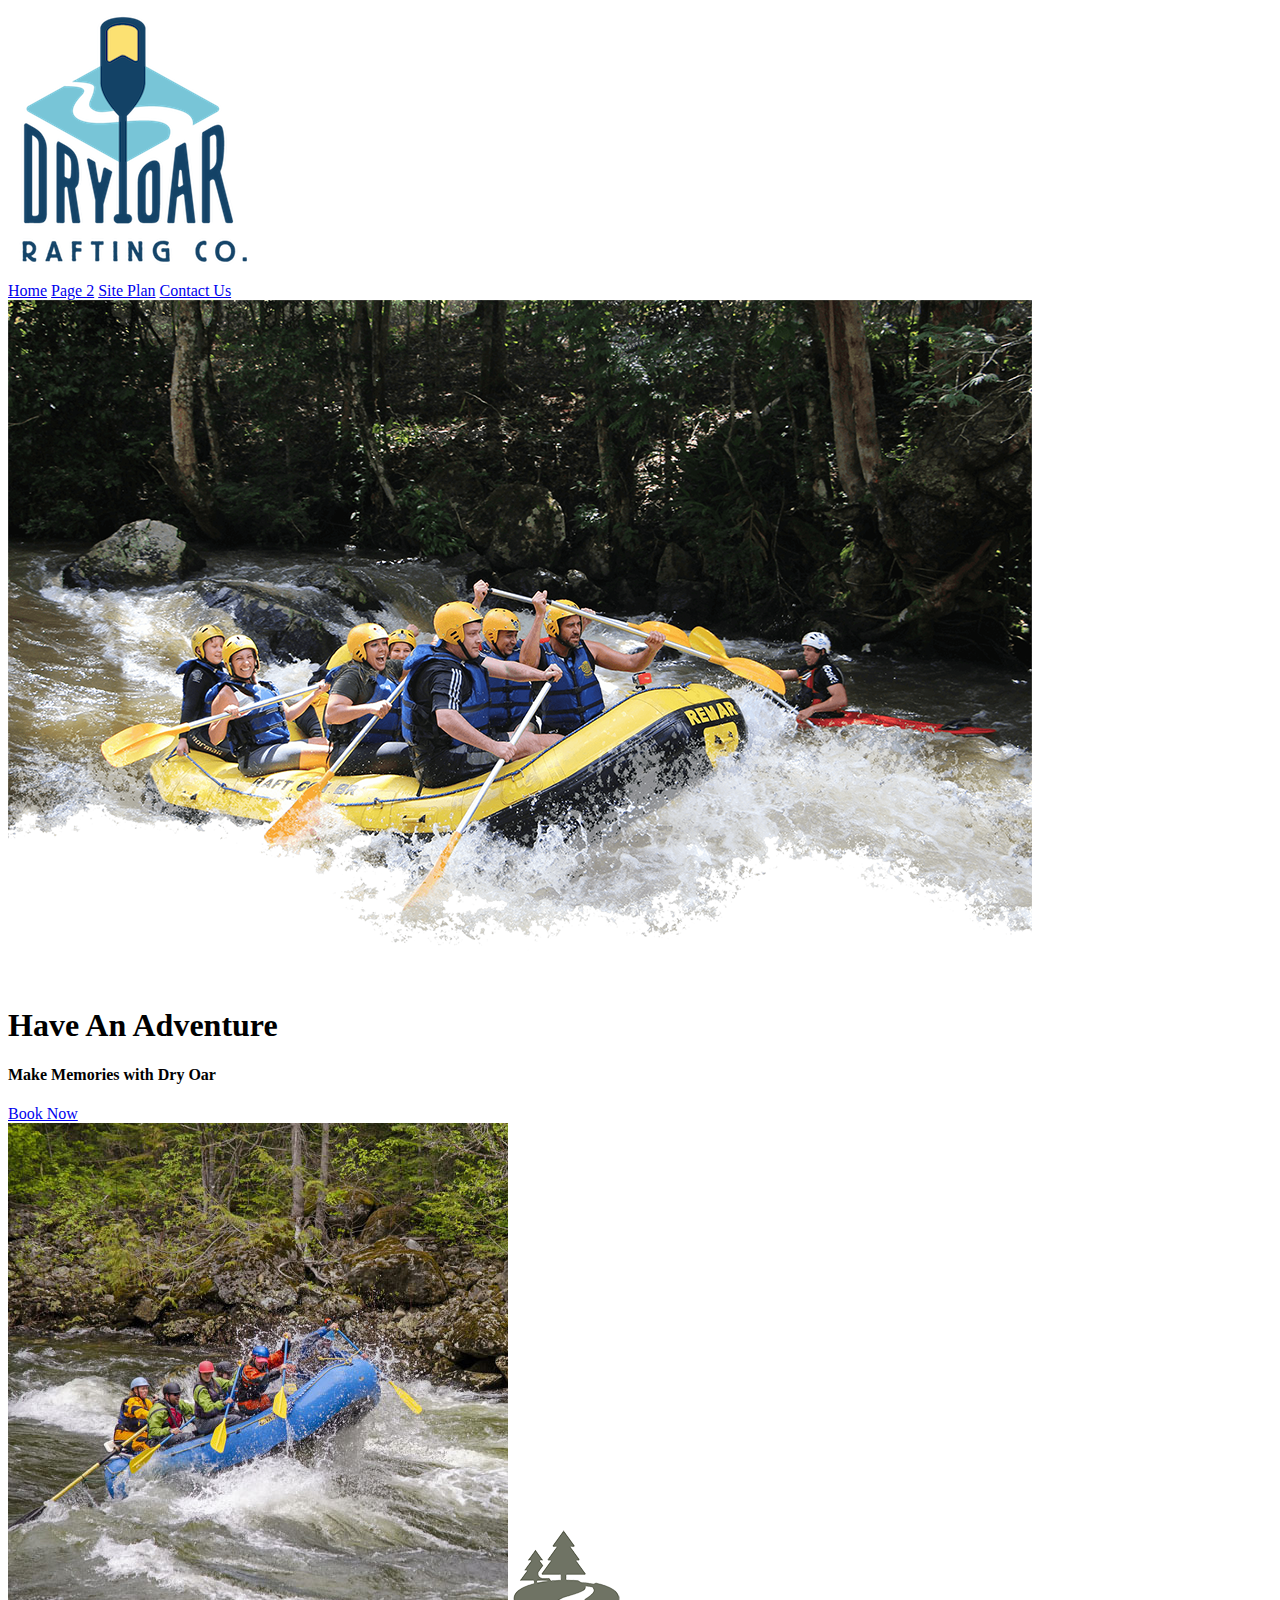
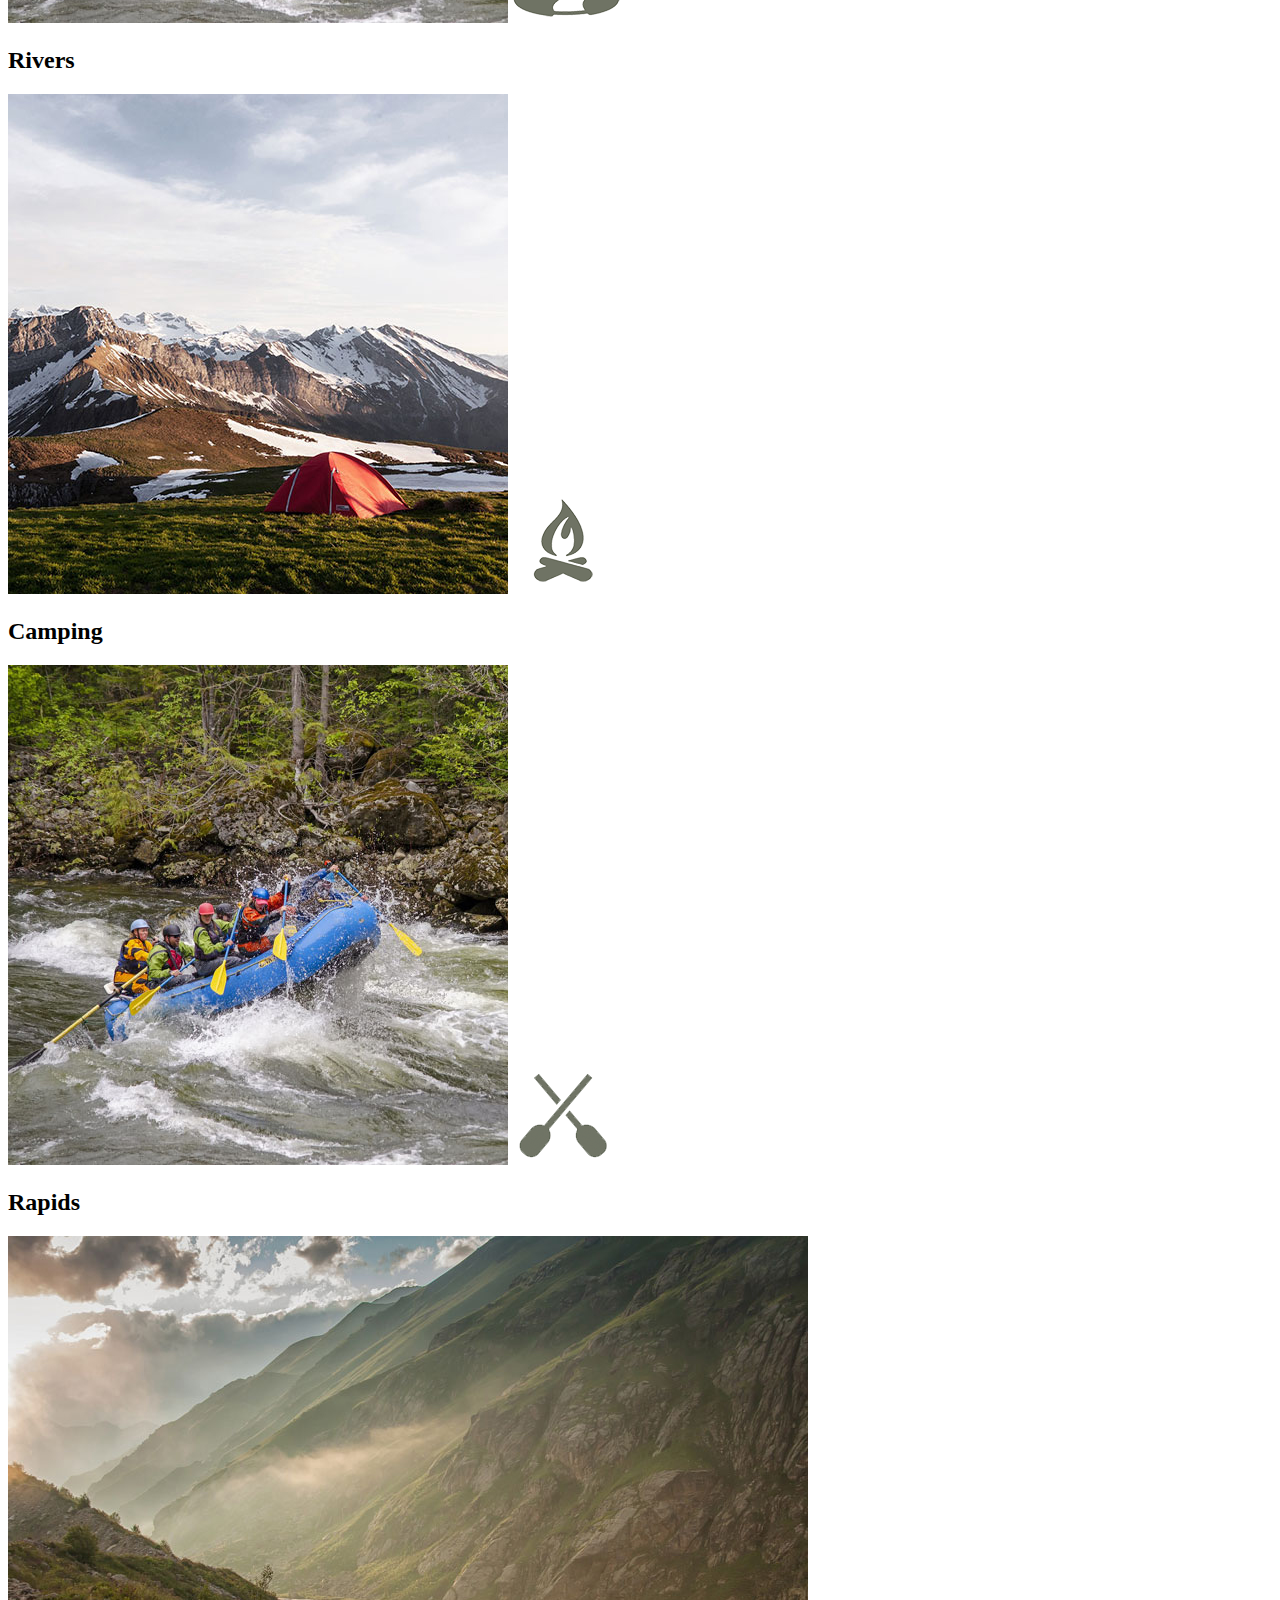
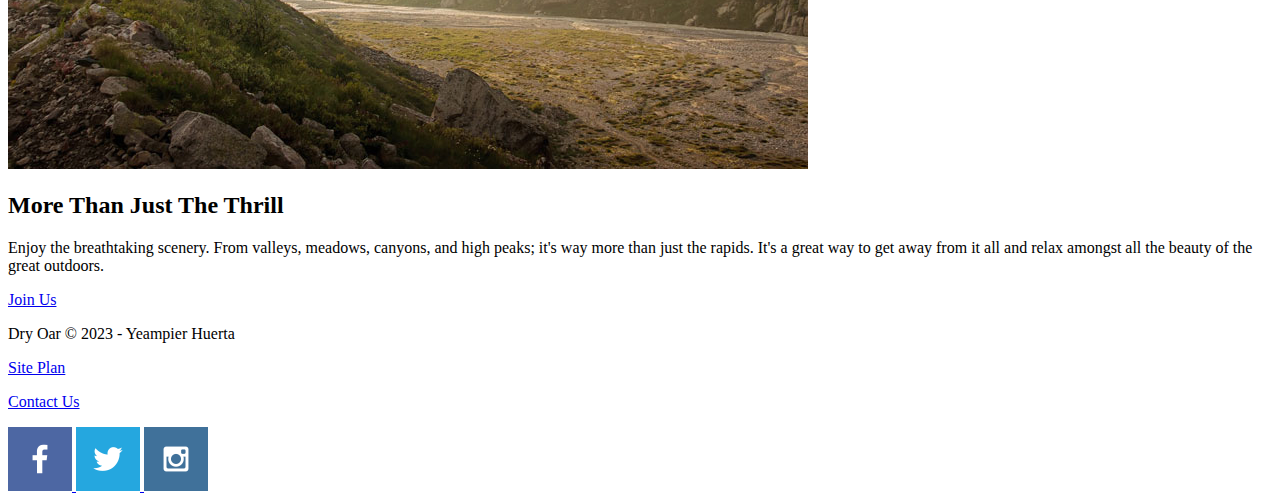
==== wwr/index.html @ 6812d15f "Tercera semana" ====
<!DOCTYPE html>
<html lang="en">
  <head>
    <meta charset="UTF-8" />
    <meta http-equiv="X-UA-Compatible" content="IE=edge" />
    <meta name="viewport" content="width=device-width, initial-scale=1.0" />
    <title>Whitewater Rafting Vacations | Dry Oar Boating | Home</title>
  </head>
  <body>
    <header>
      <a id="logo_link" href="index.html">
        <img class="logo" src="./imagenes/dryoarlogo3.png" alt="Dry Oar Logo" />
      </a>
      <nav>
        <a href="index.html">Home</a>
        <a href="#">Page 2</a>
        <a href="site-plan-rafting.html">Site Plan</a>
        <a href="contactus.html">Contact Us</a>
      </nav>
    </header>
    <div id="hero">
      <div id="hero-box">
        <img
          id="hero-img"
          src="imagenes/hero.png"
          alt="People enjoying white water rafting"
        />
      </div>
      <section id="hero-msg">
        <h1 class="home-title">Have An Adventure</h1>
        <h4>Make Memories with Dry Oar</h4>
        <div class="button-box">
          <a class="book" href="contactus.html">Book Now</a>
        </div>
      </section>
    </div>
    <main class="home-grid">
      <section class="rivers-card">
        <img class="card-img" src="imagenes/rapids.jpg" alt="river in forest" />
        <img class="icon" src="imagenes/river_icon.png" alt="river icon" />
        <h2>Rivers</h2>
      </section>
      <section class="camping-card">
        <img
          class="card-img"
          src="imagenes/camping.jpg"
          alt="tent in mountains"
        />
        <img class="icon" src="imagenes/fire_icon.png" alt="fire icon" />
        <h2>Camping</h2>
      </section>
      <section class="rapids-card">
        <img class="card-img" src="imagenes/rapids.jpg" alt="rafting boat" />
        <img class="icon" src="imagenes/oars.png" alt="oars icon" />
        <h2>Rapids</h2>
      </section>
      <img
        class="mountains"
        src="imagenes/mountains.jpg"
        alt="Misty mountains"
      />
      <section class="msg">
        <h2>More Than Just The Thrill</h2>
        <p>
          Enjoy the breathtaking scenery. From valleys, meadows, canyons, and
          high peaks; it's way more than just the rapids. It's a great way to
          get away from it all and relax amongst all the beauty of the great
          outdoors.
        </p>
        <a class="join" href="rivers.html">Join Us</a>
      </section>
    </main>
    <footer>
      <p>Dry Oar &copy; 2023 - Yeampier Huerta</p>
      <p><a href="site-plan-rafting.html">Site Plan</a></p>
      <p><a href="contactus.html">Contact Us</a></p>
      <div class="social">
        <a href="https://facebook.com">
          <img src="imagenes/facebook.png" alt="fb icon" />
        </a>
        <a href="https://twitter.com">
          <img src="imagenes/twitter.png" alt="twitter icon" />
        </a>
        <a href="https://instagram.com">
          <img src="imagenes/instagram.png" alt="instagram icon" />
        </a>
      </div>
    </footer>
  </body>
</html>
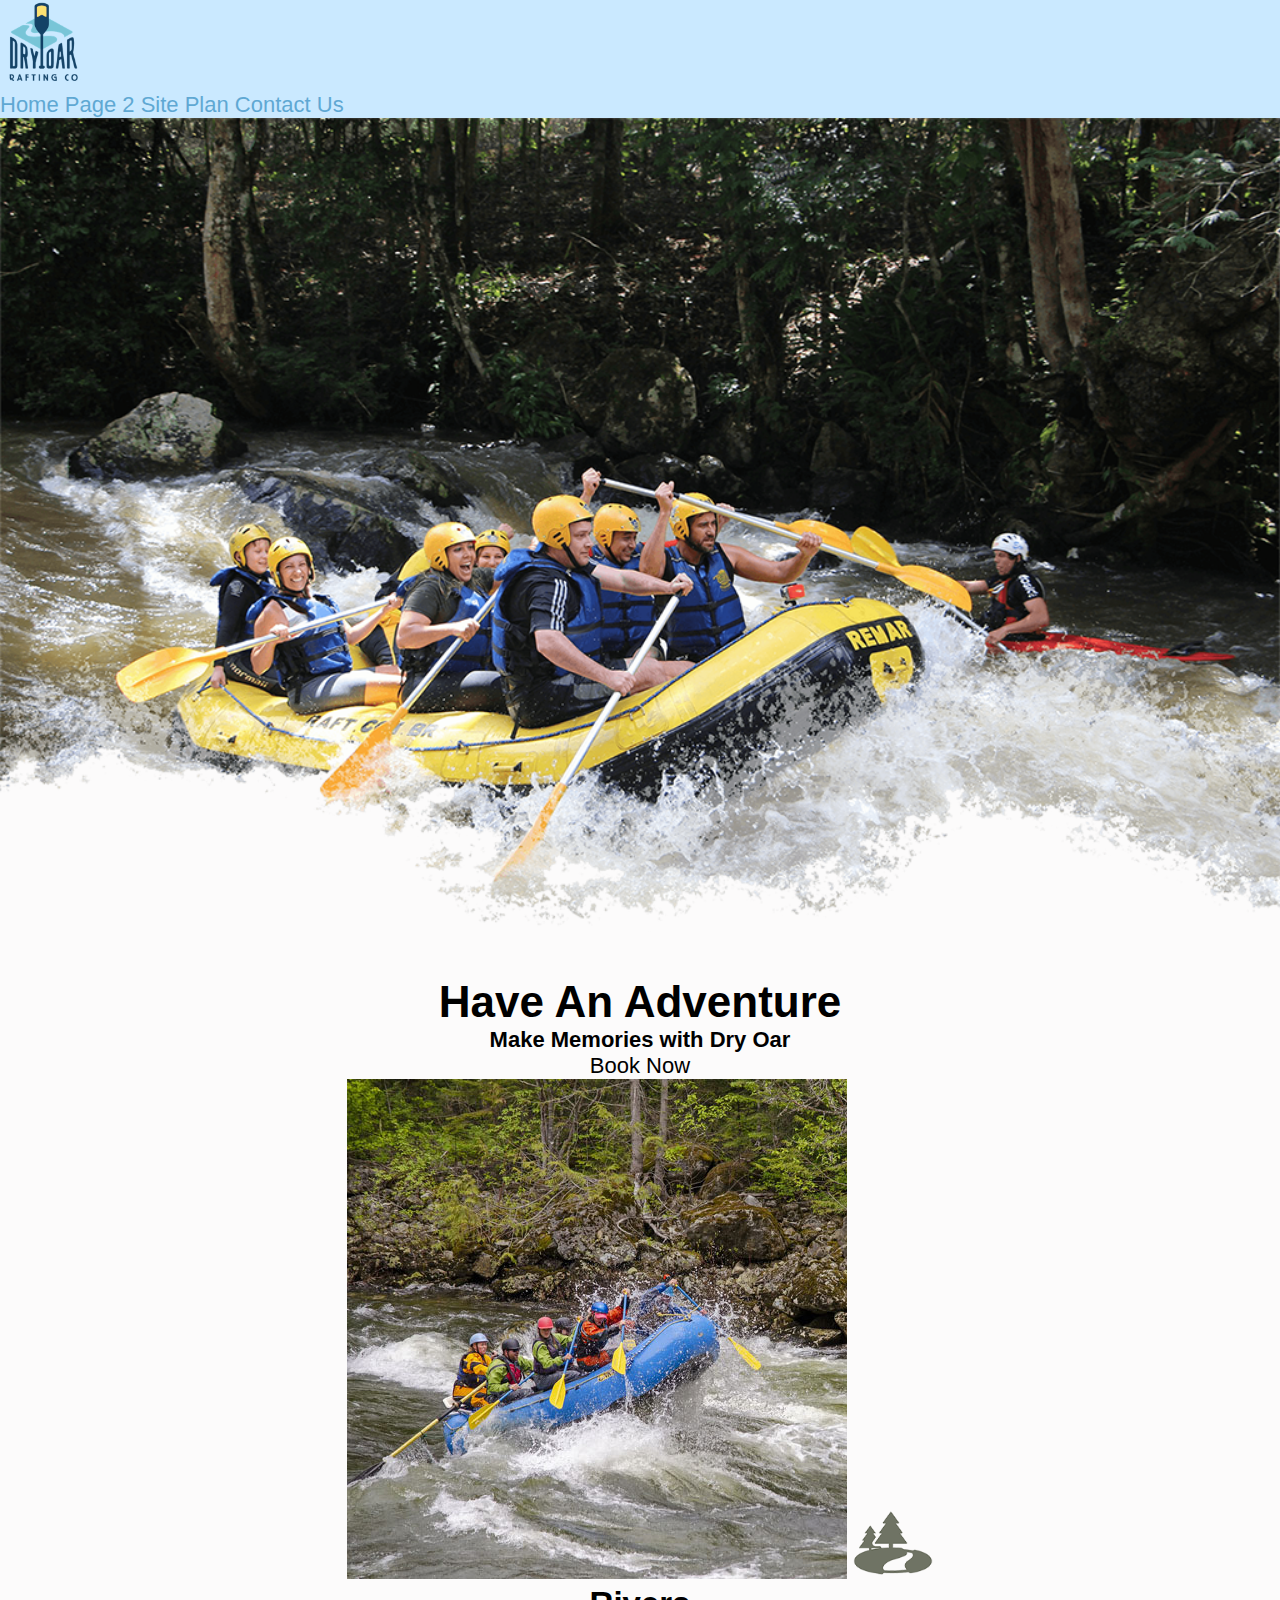
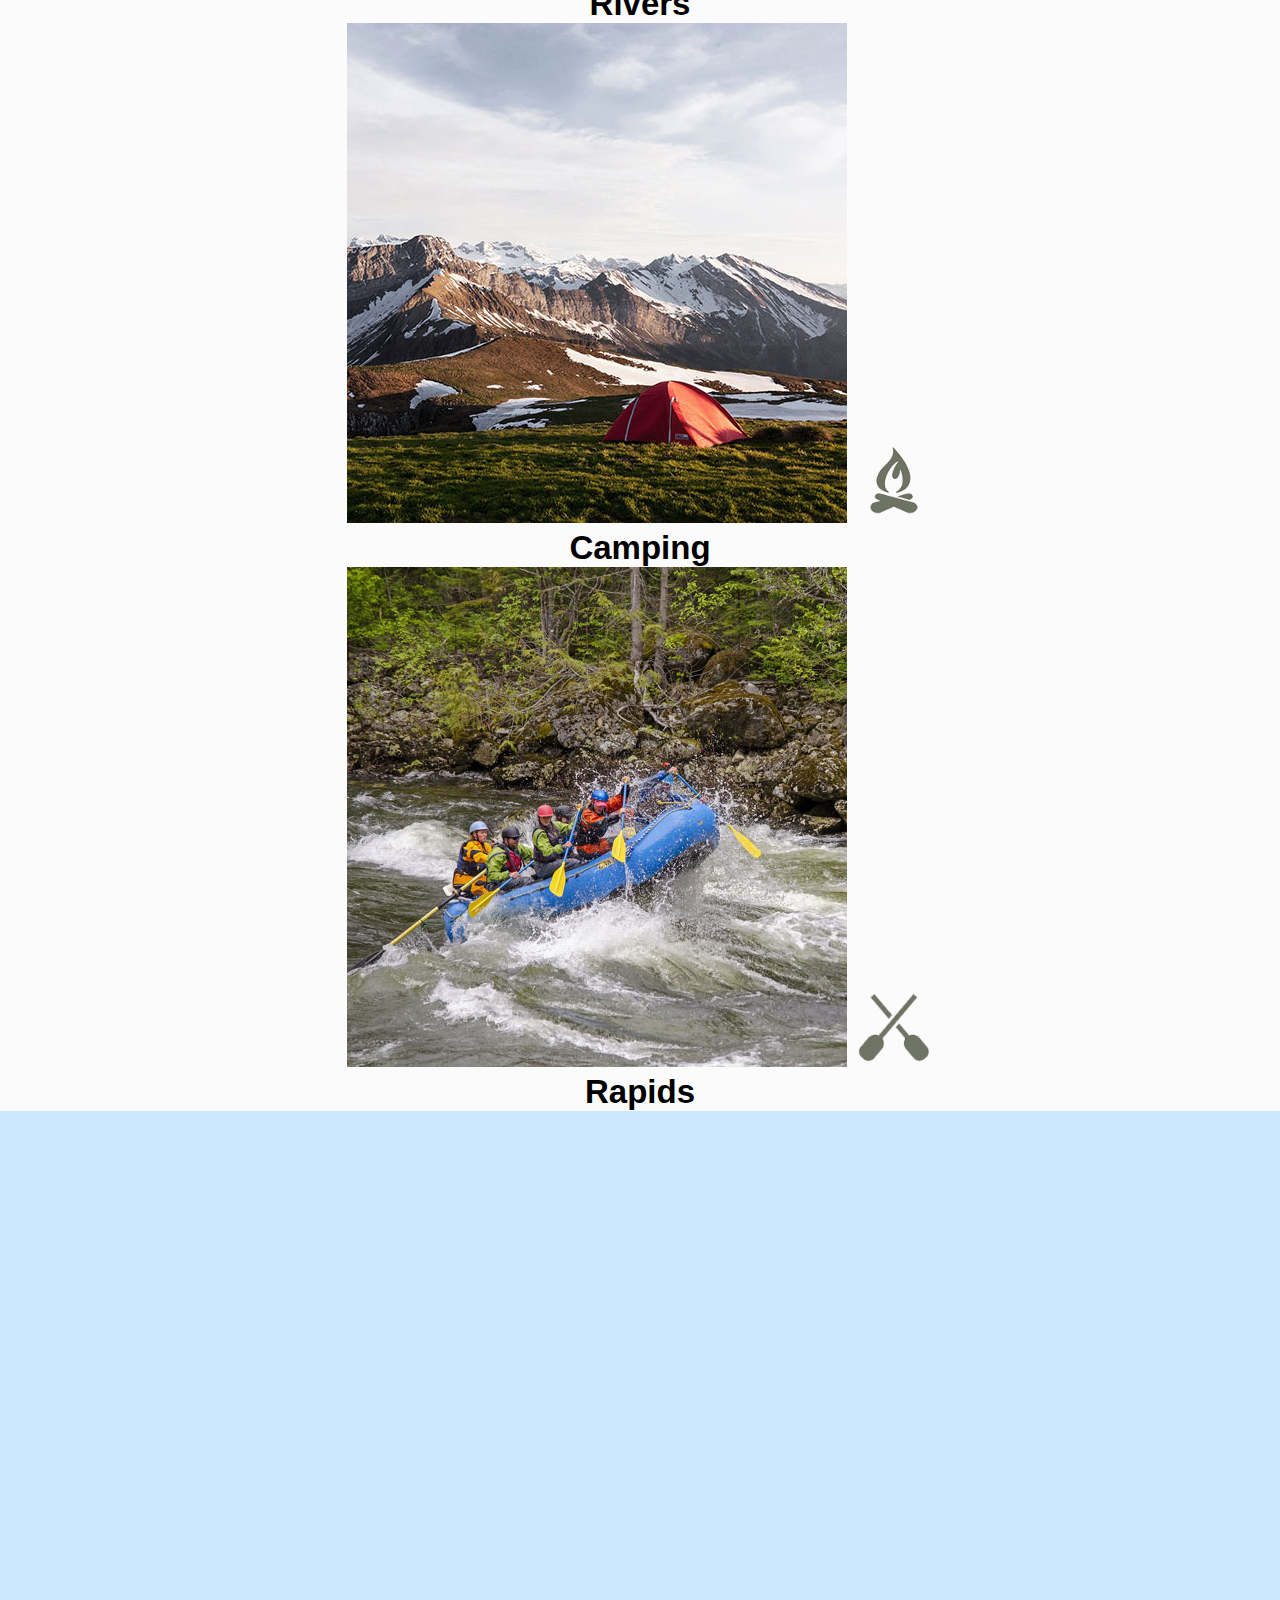
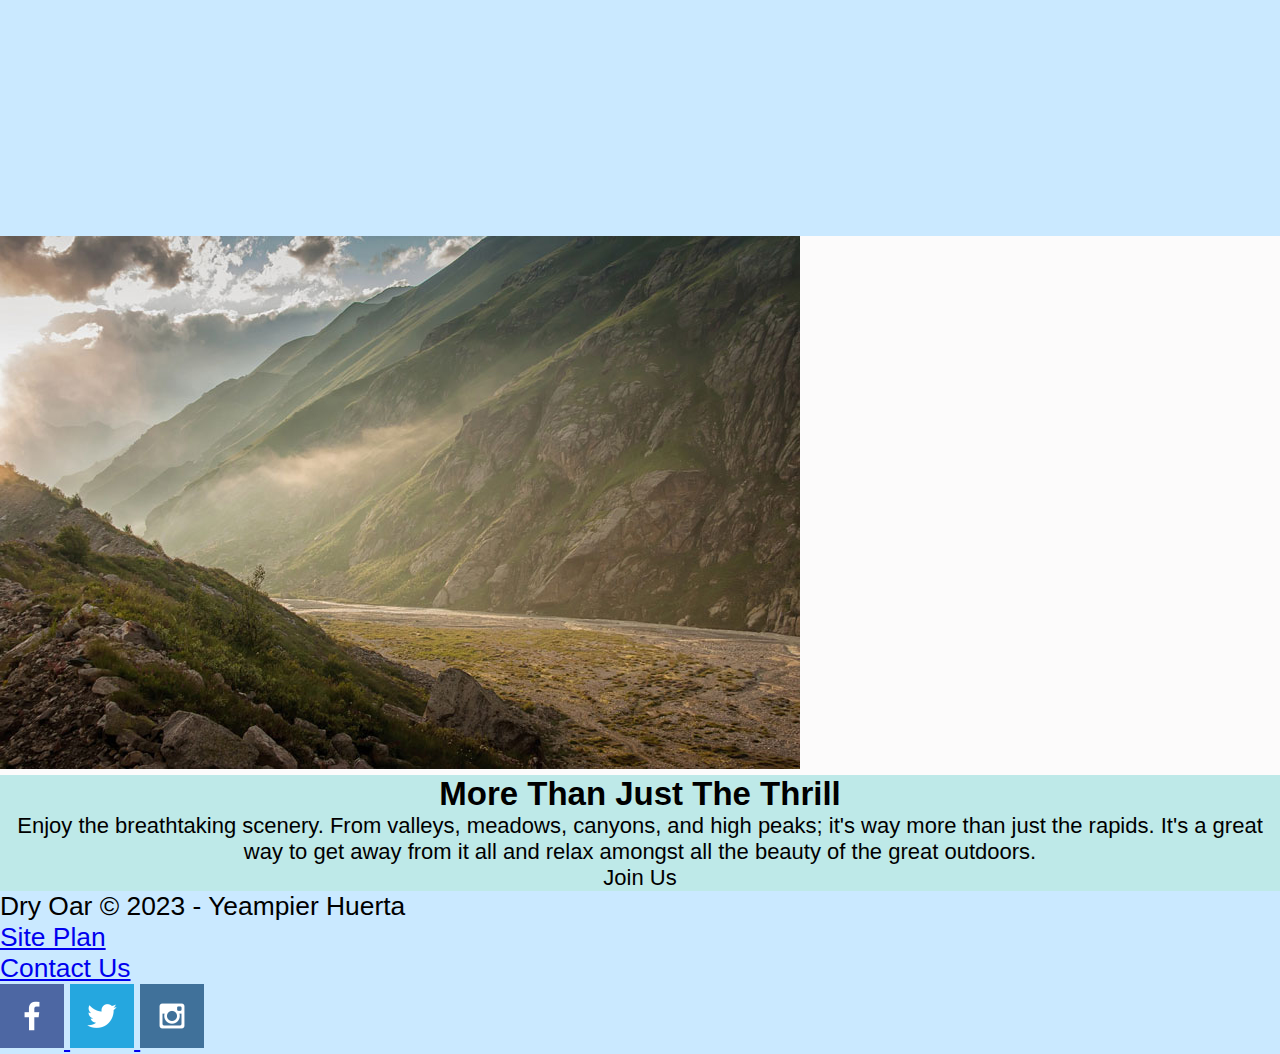
==== commit 7145007f: "semana cuarta" ====
--- a/wwr/index.html
+++ b/wwr/index.html
@@ -5,8 +5,10 @@
     <meta http-equiv="X-UA-Compatible" content="IE=edge" />
     <meta name="viewport" content="width=device-width, initial-scale=1.0" />
     <title>Whitewater Rafting Vacations | Dry Oar Boating | Home</title>
+    <link rel="stylesheet" href="styles/style.css">
   </head>
   <body>
+    <div id="content">
     <header>
       <a id="logo_link" href="index.html">
         <img class="logo" src="./imagenes/dryoarlogo3.png" alt="Dry Oar Logo" />
@@ -18,6 +20,7 @@
         <a href="contactus.html">Contact Us</a>
       </nav>
     </header>
+    </div>
     <div id="hero">
       <div id="hero-box">
         <img
@@ -54,6 +57,7 @@
         <img class="icon" src="imagenes/oars.png" alt="oars icon" />
         <h2>Rapids</h2>
       </section>
+      <div id="background"></div>
       <img
         class="mountains"
         src="imagenes/mountains.jpg"
@@ -75,16 +79,17 @@
       <p><a href="site-plan-rafting.html">Site Plan</a></p>
       <p><a href="contactus.html">Contact Us</a></p>
       <div class="social">
-        <a href="https://facebook.com">
+        <a href="https://facebook.com" target="_blank">
           <img src="imagenes/facebook.png" alt="fb icon" />
         </a>
-        <a href="https://twitter.com">
+        <a href="https://twitter.com" target="_blank">
           <img src="imagenes/twitter.png" alt="twitter icon" />
         </a>
-        <a href="https://instagram.com">
+        <a href="https://instagram.com" target="_blank">
           <img src="imagenes/instagram.png" alt="instagram icon" />
         </a>
       </div>
     </footer>
+</div>
   </body>
 </html>
--- a/wwr/styles/style.css
+++ b/wwr/styles/style.css
@@ -0,0 +1,94 @@
+* {
+  margin: 0;
+  padding: 0;
+  max-width: 100%;
+}
+
+#content {
+  width: 100%;
+}
+body {
+  background-color: #f1faee;
+  font-family: Raleway, Arial, sans-serif;
+  font-size: 22px;
+  margin: 0;
+  padding: 0;
+}
+
+nav a {
+  text-align: center;
+  color: #5fa8d3;
+  text-decoration: none;
+}
+#hero-img {
+  width: 100%;
+}
+#hero-box {
+  width: 100%;
+}
+#hero-msg h1,
+#hero-msg h4 {
+  text-align: center;
+}
+.button-box {
+  text-align: center;
+}
+main section {
+  text-align: center;
+}
+
+#background {
+  height: 725px;
+  background-color: #cae9ff;
+}
+
+body {
+  background-color: #fcfbfb;
+}
+header {
+  background-color: #cae9ff;
+}
+nav a:hover {
+  background-color: #5fa8d3;
+  color: #d9c2a3;
+}
+.logo {
+  width: 80px;
+  border-radius: 20px;
+  margin-left: 5px;
+}
+
+.book {
+  text-align: center;
+  color: black;
+  text-decoration: none;
+}
+.join {
+  text-align: center;
+  color: black;
+  text-decoration: none;
+}
+.book:hover {
+  color: aqua;
+}
+
+.join:hover {
+  color: #5fa8d3;
+}
+
+.msg {
+  background-color: #bee9e8;
+}
+footer {
+  background-color: #cae9ff;
+}
+footer p {
+  font-size: 1.2em;
+}
+footer p a:hover {
+  text-decoration: underline;
+}
+
+.icon {
+  width: 80px;
+}
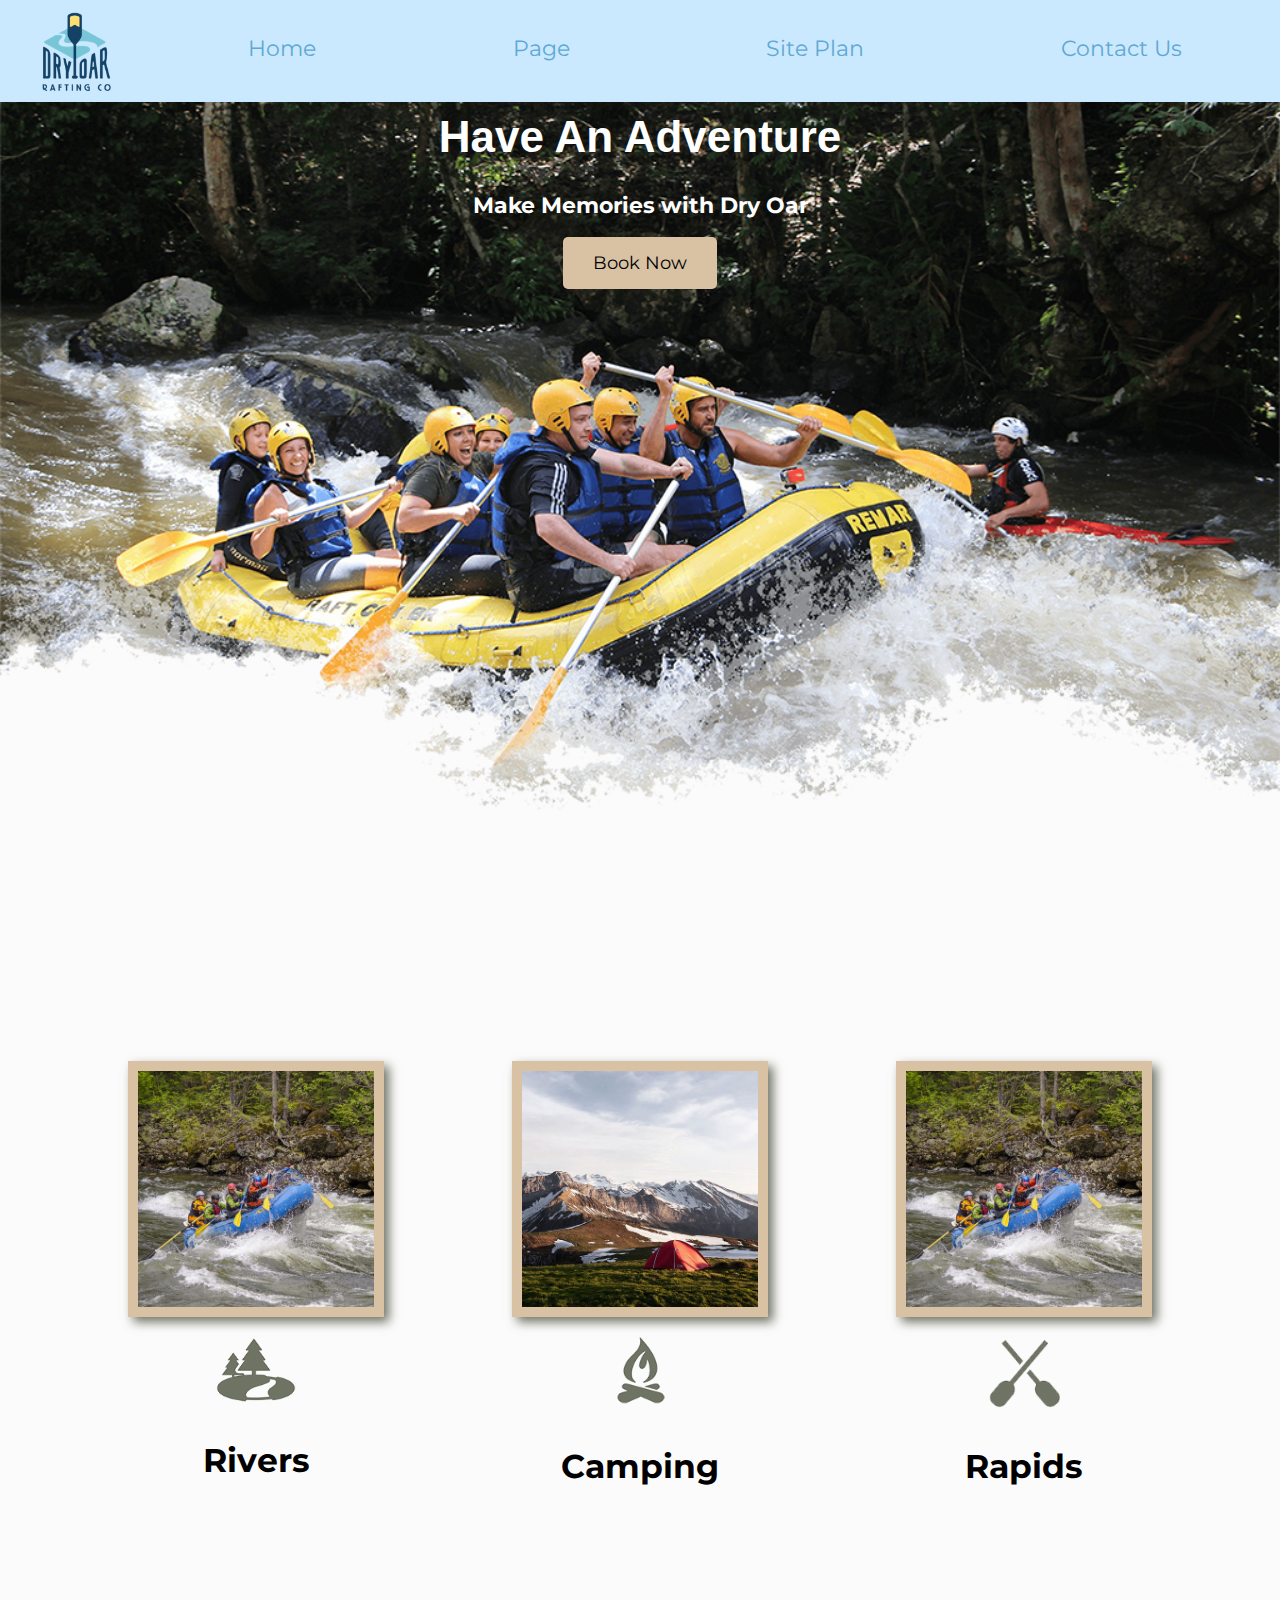
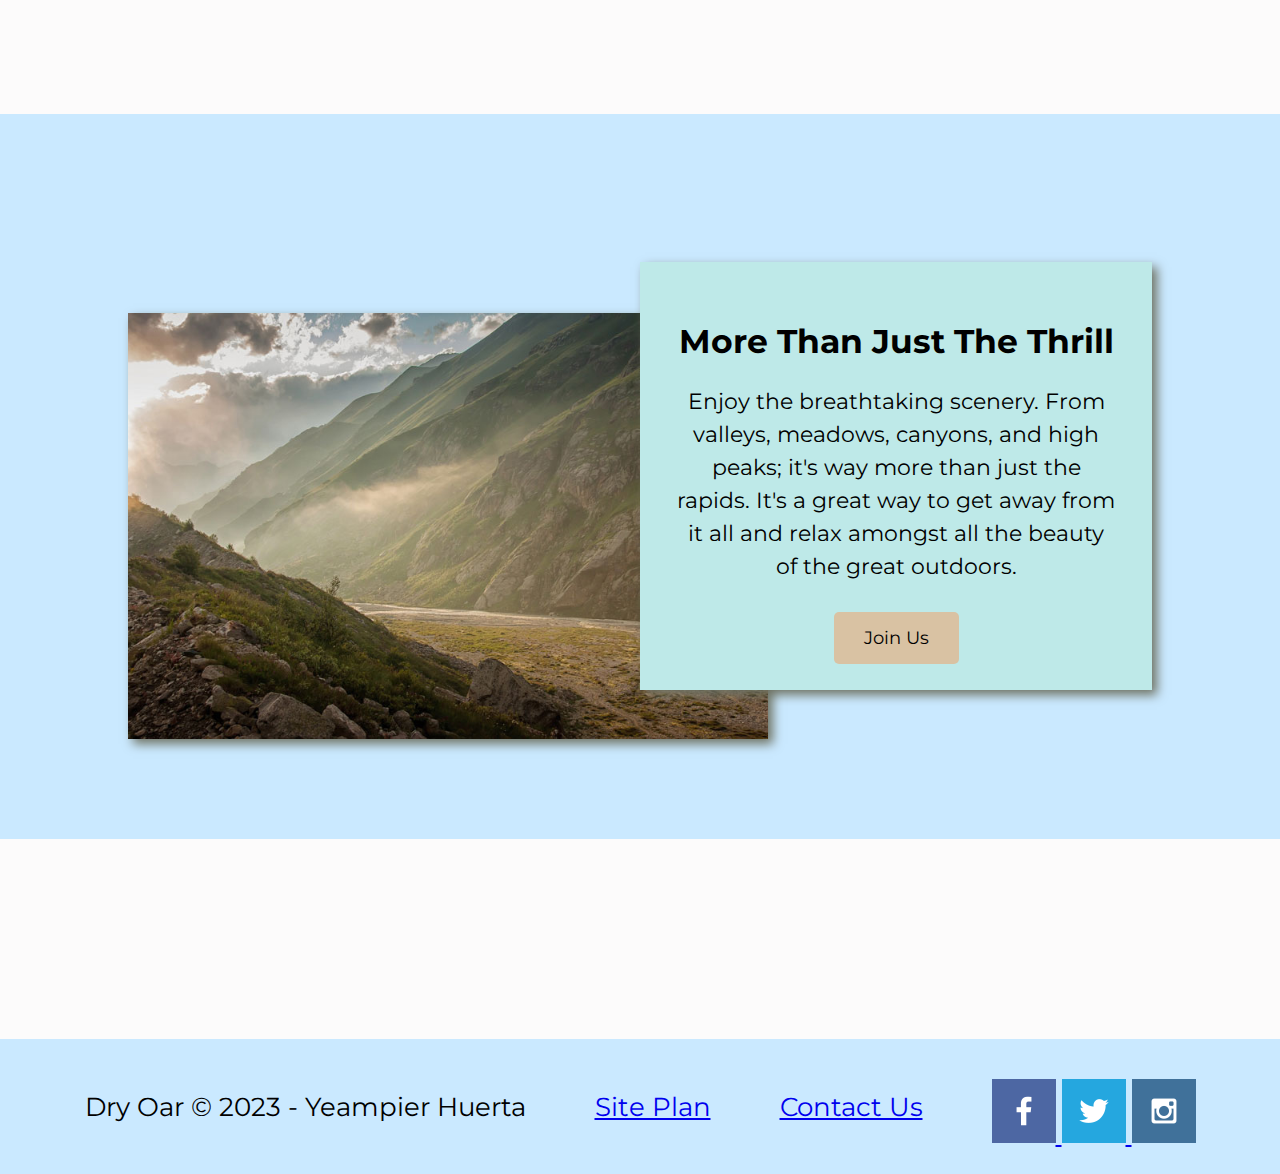
==== commit 767bb2bb: "Whitewater Rafting Vacations pages2" ====
--- a/wwr/index.html
+++ b/wwr/index.html
@@ -14,8 +14,8 @@
         <img class="logo" src="./imagenes/dryoarlogo3.png" alt="Dry Oar Logo" />
       </a>
       <nav>
-        <a href="index.html">Home</a>
-        <a href="#">Page 2</a>
+        <a href="./index.html">Home</a>
+        <a href="./page2.html">Page</a>
         <a href="site-plan-rafting.html">Site Plan</a>
         <a href="contactus.html">Contact Us</a>
       </nav>
--- a/wwr/styles/style.css
+++ b/wwr/styles/style.css
@@ -1,7 +1,8 @@
+@import url("https://fonts.googleapis.com/css2?family=Montserrat:ital,wght@0,500;0,700;1,200;1,300&display=swap");
+
 * {
-  margin: 0;
-  padding: 0;
   max-width: 100%;
+  font-family: "Montserrat", sans-serif;
 }
 
 #content {
@@ -9,7 +10,7 @@
 }
 body {
   background-color: #f1faee;
-  font-family: Raleway, Arial, sans-serif;
+  font-family: "Montserrat", sans-serif;
   font-size: 22px;
   margin: 0;
   padding: 0;
@@ -19,16 +20,60 @@
   text-align: center;
   color: #5fa8d3;
   text-decoration: none;
-}
+  padding: 35px;
+}
+.home-title {
+  font-family: "Rock Salt", "Bradley Hand", sans-serif;
+  font-size: 2em;
+  text-align: center;
+  margin-top: 10px;
+}
+#hero {
+  display: grid;
+  grid-template-columns: 1fr 3fr 1fr;
+  margin-top: -100px;
+}
+#hero-msg {
+  grid-column: 2/3;
+  grid-row: 1/2;
+  margin-top: 100px;
+}
+
 #hero-img {
   width: 100%;
 }
 #hero-box {
   width: 100%;
-}
-#hero-msg h1,
+  grid-column: 1/4;
+  grid-row: 1/3;
+  z-index: -1;
+}
+
+.msg {
+  background-color: #6f7364;
+  grid-column: 6 / 10;
+  grid-row: 6 /7;
+  line-height: 1.5em;
+  padding: 35px;
+  box-shadow: 5px 5px 10px #6f7364;
+}
+
+.msg p {
+  padding-bottom: 15px;
+}
+
+#hero-msg h2 {
+  font-family: "Montserrat", sans-serif;
+  margin: 0;
+}
+#hero-msg h1 {
+  text-align: center;
+  color: white;
+}
+
 #hero-msg h4 {
   text-align: center;
+  color: white;
 }
 .button-box {
   text-align: center;
@@ -38,6 +83,8 @@
 }
 
 #background {
+  grid-column: 1 / 11;
+  grid-row: 4 /9;
   height: 725px;
   background-color: #cae9ff;
 }
@@ -46,7 +93,13 @@
   background-color: #fcfbfb;
 }
 header {
+  display: grid;
+  grid-template-columns: 150px auto;
   background-color: #cae9ff;
+}
+nav {
+  display: flex;
+  justify-content: space-around;
 }
 nav a:hover {
   background-color: #5fa8d3;
@@ -56,21 +109,74 @@
   width: 80px;
   border-radius: 20px;
   margin-left: 5px;
-}
-
+  padding-top: 5px;
+}
+#logo_link {
+  padding-top: 5px;
+  justify-self: center;
+  align-self: center;
+}
+.home-grid {
+  display: grid;
+  grid-template-columns: 1fr 1fr 1fr 1fr 1fr 1fr 1fr 1fr 1fr 1fr;
+  grid-template-rows: 10fr;
+}
+
+main section img {
+  box-sizing: border-box;
+}
+.card-img {
+  width: 100%;
+  border: 10px solid #d9c2a3;
+  transition: transform 0.5s;
+  box-shadow: 5px 5px 10px #6f7364;
+}
+.card-img:hover {
+  opacity: 0.6;
+  transform: scale(1.1);
+}
 .book {
   text-align: center;
   color: black;
   text-decoration: none;
+  font-size: 18px;
+  padding: 15px 30px;
+  margin-top: 50px;
+  border-radius: 5px;
+  background-color: #d9c2a3;
 }
 .join {
   text-align: center;
   color: black;
   text-decoration: none;
+  font-size: 18px;
+  padding: 15px 30px;
+  margin-top: 50px;
+  border-radius: 5px;
+  background-color: #d9c2a3;
 }
 .book:hover {
   color: aqua;
 }
+.rivers-card {
+  grid-column: 2 / 4;
+  grid-row: 2 /3;
+  text-align: center;
+    margin: 200px 0;
+}
+.camping-card {
+  grid-column: 5 / 7;
+  grid-row: 2 /3;
+  text-align: center;
+    margin: 200px 0;
+}
+.rapids-card {
+  grid-column: 8 / 10;
+  grid-row: 2 /3;
+  margin: 200px 0;
+  text-align: center;
+    margin: 200px 0;
+}
 
 .join:hover {
   color: #5fa8d3;
@@ -78,9 +184,25 @@
 
 .msg {
   background-color: #bee9e8;
+  padding: 35px;
+  grid-column: 6/10;
+  grid-row: 6/7;
+  box-shadow: 5px 5px 10px #6f7364;
+}
+.mountains {
+  width: 100%;
+  grid-column: 2 / 7;
+  grid-row: 5 /8;
+  margin-top: 100px;
+  box-shadow: 5px 5px 10px #6f7364;
 }
 footer {
   background-color: #cae9ff;
+  padding: 25px 50px;
+  margin-top: 200px;
+  display: flex;
+  justify-content: space-around;
+  align-items: center;
 }
 footer p {
   font-size: 1.2em;
@@ -88,7 +210,58 @@
 footer p a:hover {
   text-decoration: underline;
 }
+footer .social img {
+  padding-top: 15px;
+}
 
 .icon {
   width: 80px;
-}
+  padding-top: 10px;
+}
+
+@media screen and (max-width: 900px) {
+  #hero,
+  .home-grid {
+    display: block;
+    height: auto;
+  }
+  nav,
+  footer {
+    flex-direction: column;
+  }
+  nav a {
+    display: block;
+    padding: 15px;
+  }
+  #hero {
+    margin-top: 0;
+  }
+  #hero-msg {
+    margin-top: 0;
+  }
+  #hero-msg h4 {
+    display: none;
+  }
+  .home-title {
+    font-size: 25px;
+    color: #6f7364;
+  }
+  .rivers-card,
+  .camping-card,
+  .rapids-card {
+    margin: 50px auto;
+    width: 60%;
+  }
+  #background {
+    display: none;
+  }
+  .mountains,
+  .msg {
+    width: 80%;
+    display: block;
+    margin: 0 auto;
+  }
+  footer {
+    margin-top: 25px;
+  }
+}
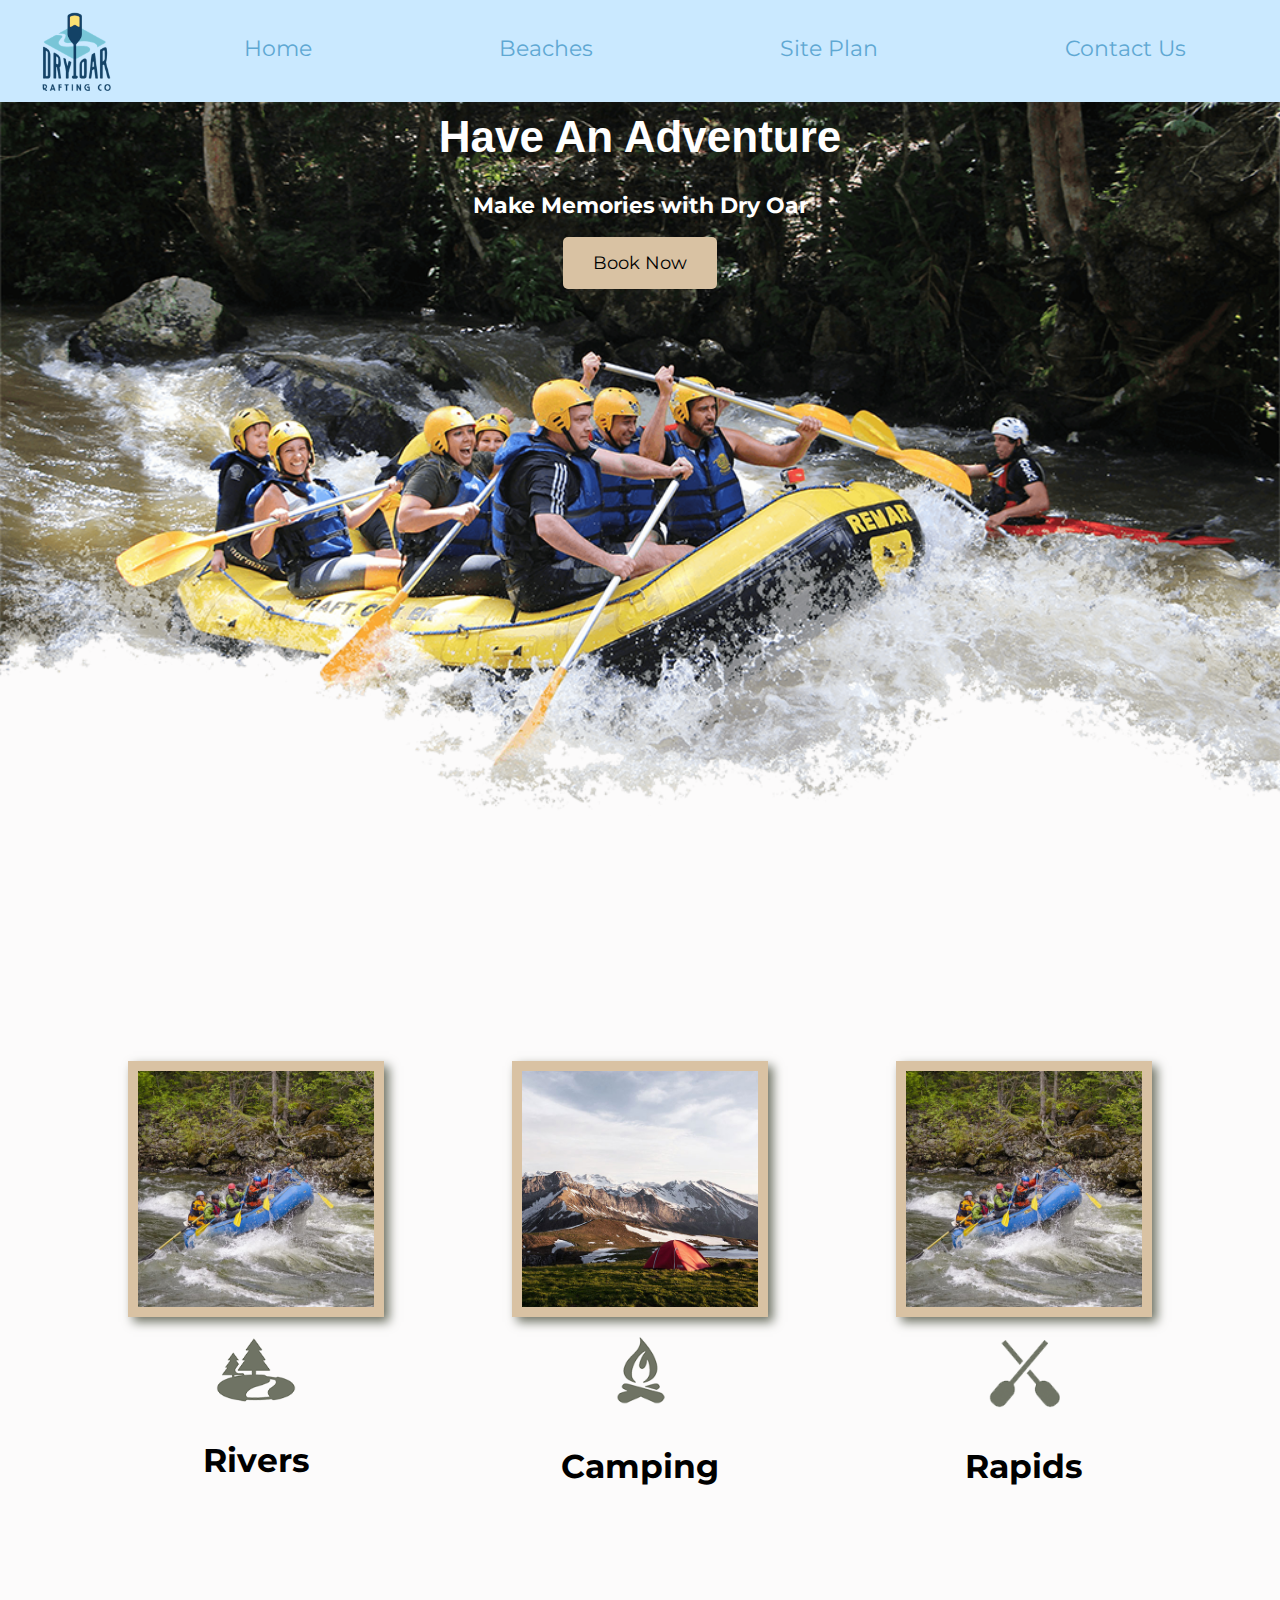
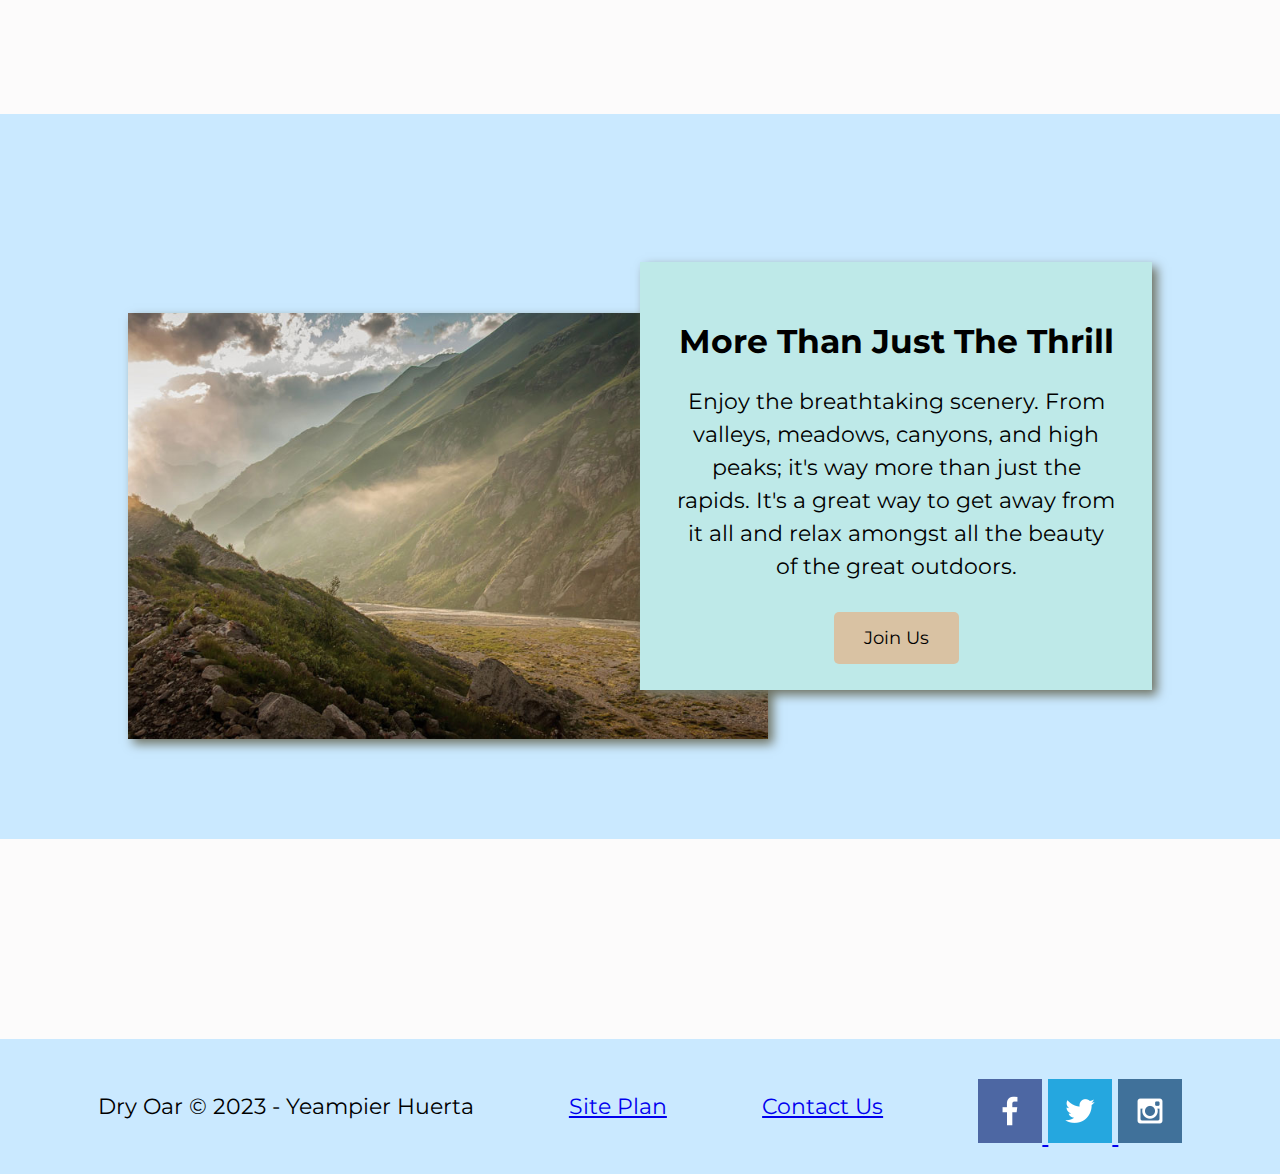
==== commit dd8519d7: "change title in header" ====
--- a/wwr/index.html
+++ b/wwr/index.html
@@ -15,7 +15,7 @@
       </a>
       <nav>
         <a href="./index.html">Home</a>
-        <a href="./page2.html">Page</a>
+        <a href="./page2.html">Beaches</a>
         <a href="site-plan-rafting.html">Site Plan</a>
         <a href="contactus.html">Contact Us</a>
       </nav>
--- a/wwr/styles/style.css
+++ b/wwr/styles/style.css
@@ -21,6 +21,7 @@
   color: #5fa8d3;
   text-decoration: none;
   padding: 35px;
+  font-size: 22px;
 }
 .home-title {
   font-family: "Rock Salt", "Bradley Hand", sans-serif;
@@ -205,7 +206,7 @@
   align-items: center;
 }
 footer p {
-  font-size: 1.2em;
+  font-size: 22px;
 }
 footer p a:hover {
   text-decoration: underline;
@@ -214,6 +215,14 @@
   padding-top: 15px;
 }
 
+.footer-contacus {
+  background-color: #cae9ff;
+  padding: 25px 50px;
+  display: flex;
+  justify-content: space-around;
+  align-items: center;
+  margin-top: 30px;
+}
 .icon {
   width: 80px;
   padding-top: 10px;
